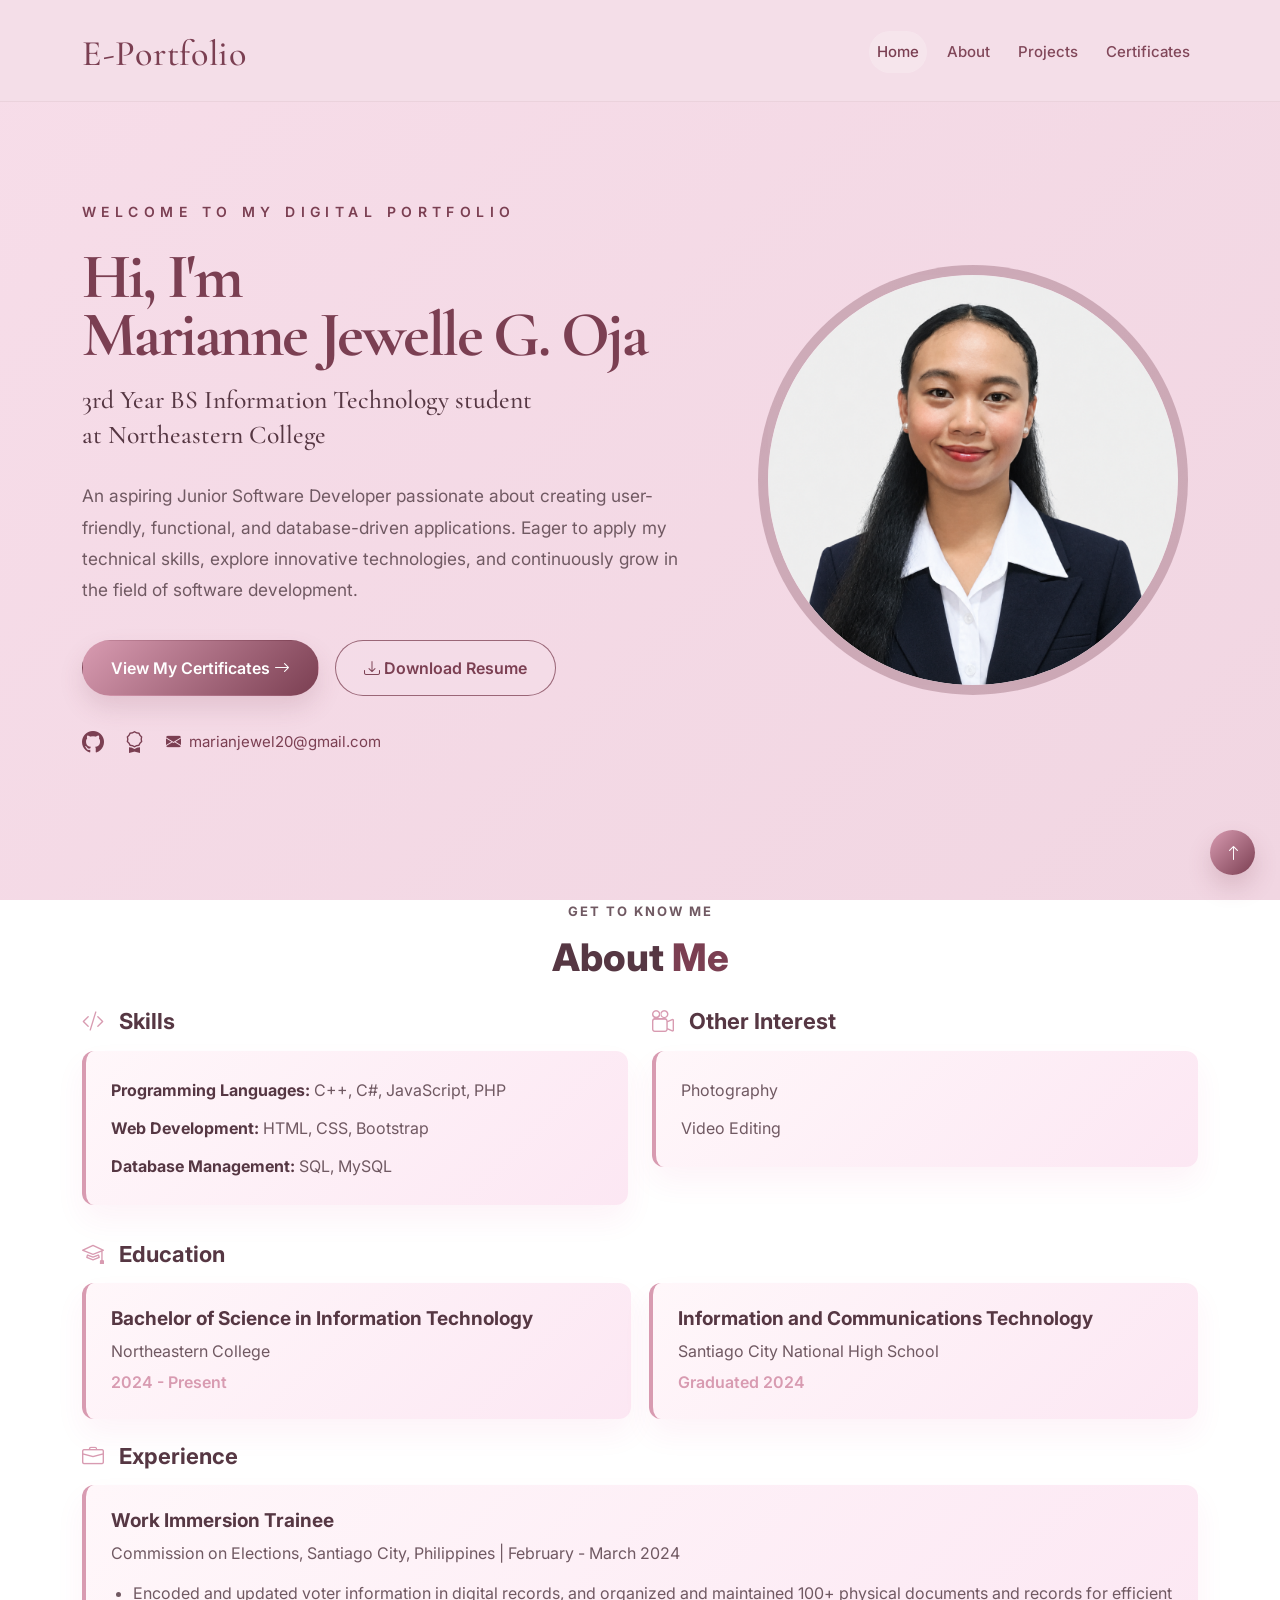
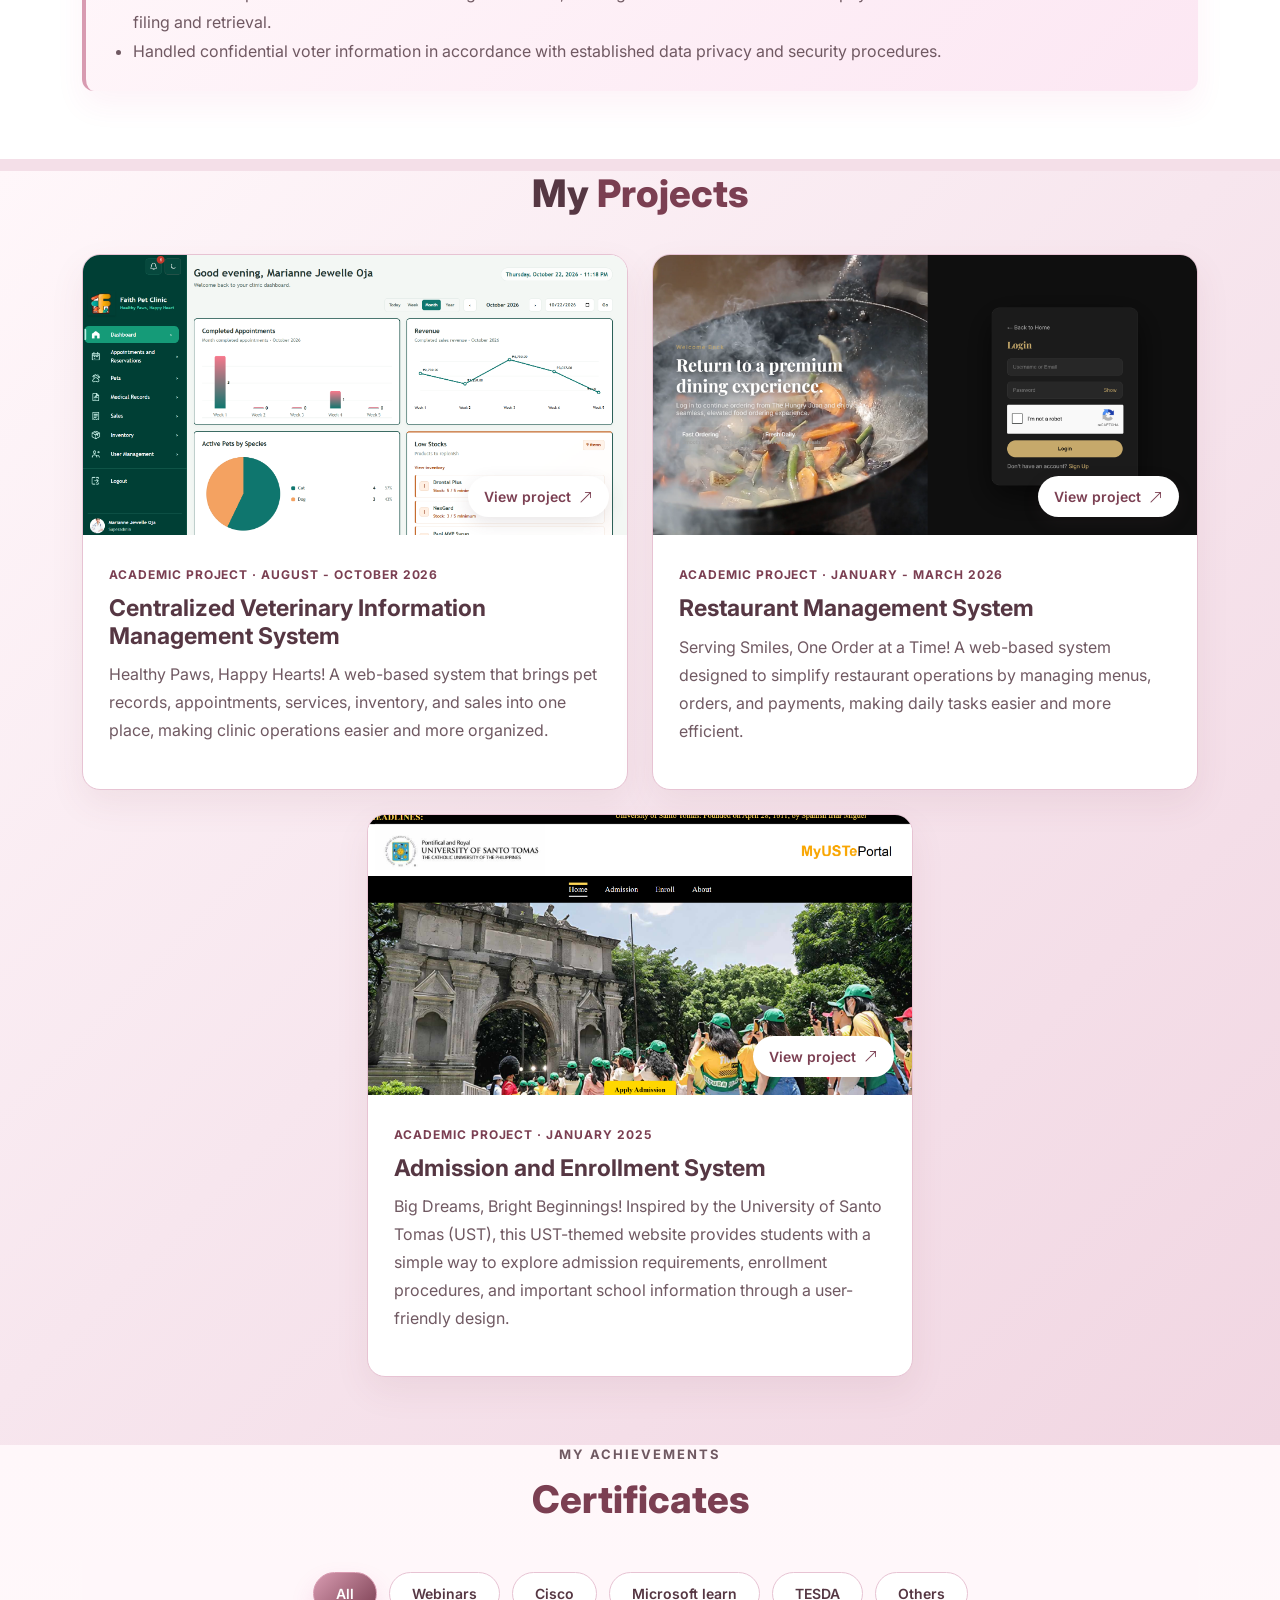
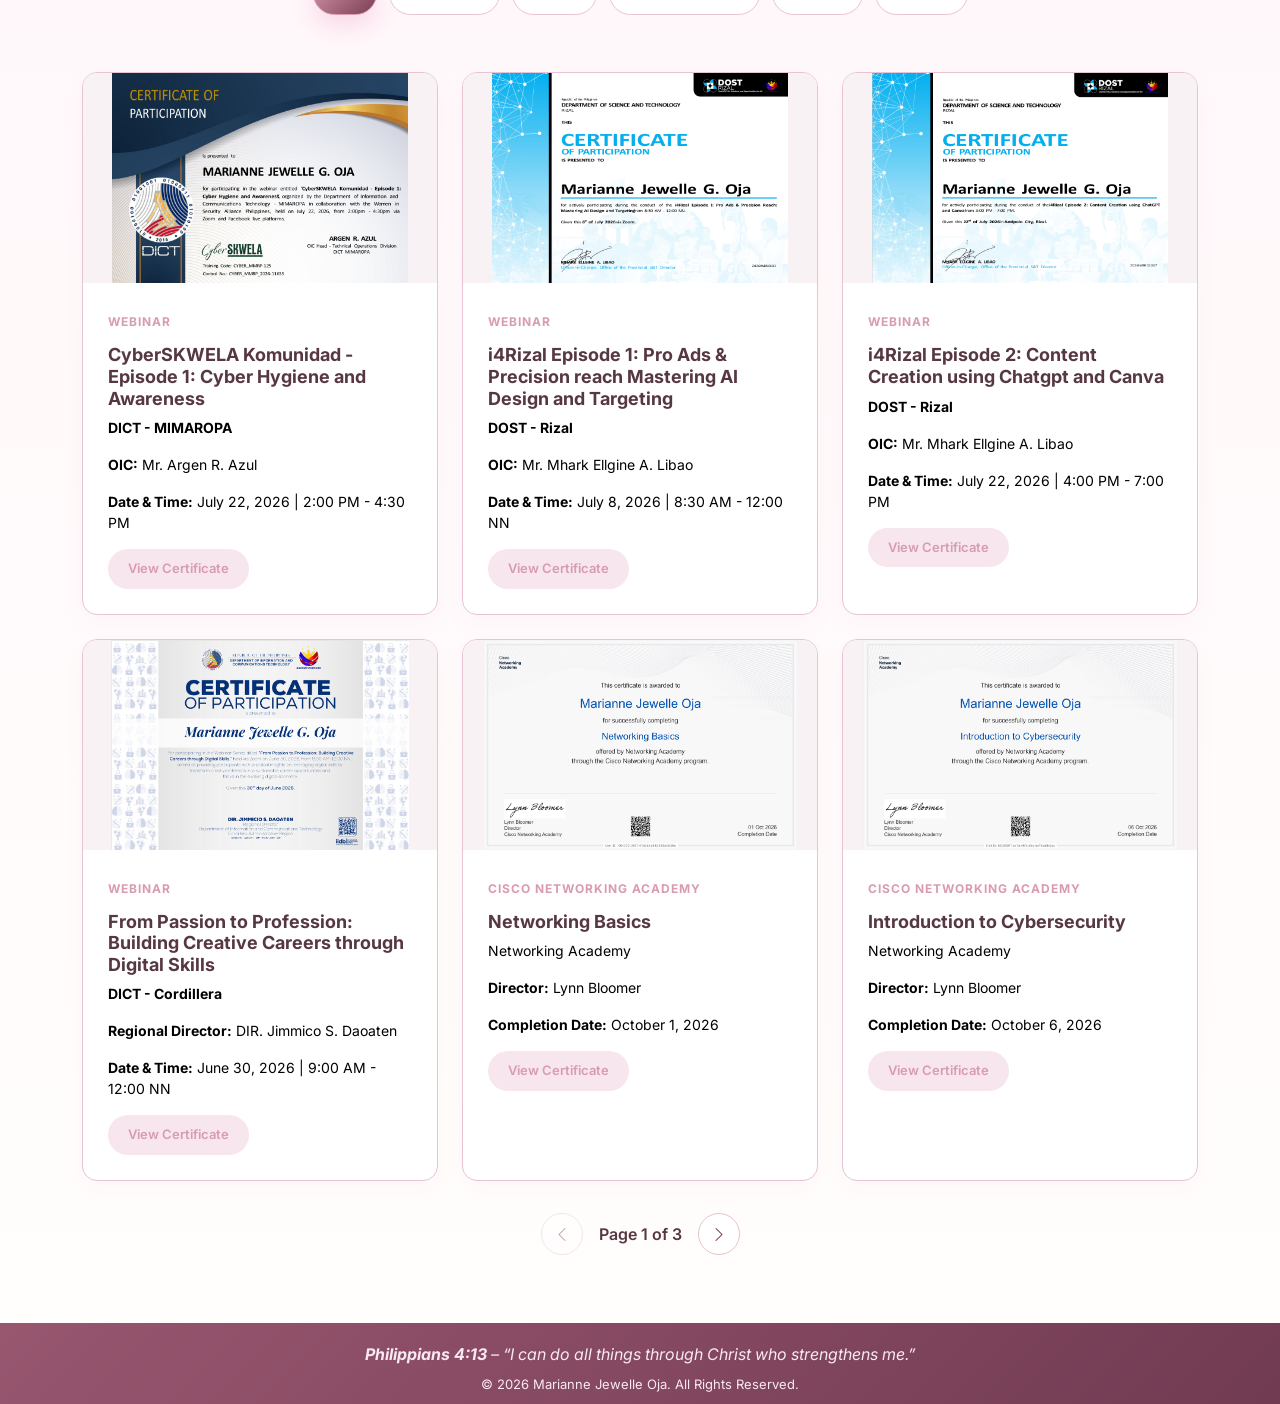
==== index.html @ 5aa819e0 "first commit" ====
<!DOCTYPE html>
<html lang="en">
<head>
    <meta charset="UTF-8">
    <meta name="viewport" content="width=device-width, initial-scale=1.0">
    <title>Oja | E-Portfolio</title>
    <link href="https://cdn.jsdelivr.net/npm/bootstrap@5.3.3/dist/css/bootstrap.min.css" rel="stylesheet">
    <link href="https://cdn.jsdelivr.net/npm/bootstrap-icons@1.11.3/font/bootstrap-icons.min.css" rel="stylesheet">
    <link rel="stylesheet" href="assets/css/index.css">
    <link rel="stylesheet" href="assets/css/navbar.css">
    <link rel="stylesheet" href="assets/css/home.css">
    <link rel="stylesheet" href="assets/css/about.css">
    <link rel="stylesheet" href="assets/css/projects.css">
    <link rel="stylesheet" href="assets/css/certificates.css">
    <link rel="stylesheet" href="assets/css/responsive.css">
</head>

<body>

    <nav class="navbar navbar-expand-lg fixed-top">

        <div class="container">

            <a class="navbar-brand" href="#home">
                <span class="brand-text">E-Portfolio</span>
            </a>

            <button class="navbar-toggler" type="button" data-bs-toggle="collapse" data-bs-target="#navbarMenu" aria-controls="navbarMenu" aria-expanded="false" aria-label="Toggle navigation">
                <span class="navbar-toggler-icon"></span>
            </button>

            <div class="collapse navbar-collapse" id="navbarMenu">
                <ul class="navbar-nav ms-auto">

                    <li class="nav-item">
                        <a class="nav-link" href="#home">Home</a>
                    </li>

                    <li class="nav-item">
                        <a class="nav-link" href="#about">About</a>
                    </li>

                    <li class="nav-item">
                        <a class="nav-link" href="#projects">Projects</a>
                    </li>

                    <li class="nav-item">
                        <a class="nav-link" href="#certificates">
                            Certificates
                        </a>
                    </li>

                </ul>
            </div>

        </div>

    </nav>


    <!-- HOME SECTION -->
    <section id="home" class="home-section">

        <div class="container">
            <div class="row align-items-center">
                <div class="col-lg-7">

                    <p class="welcome-text">
                        WELCOME TO MY DIGITAL PORTFOLIO
                    </p>

                    <h1 class="home-title">
                        Hi, I'm <br>
                        <span>Marianne Jewelle G. Oja</span>
                    </h1>

                    <h3 class="home-subtitle">
                        3rd Year BS Information Technology student <br>
                        at Northeastern College
                    </h3>

                    <p class="home-description">
                        An aspiring Junior Software Developer passionate about creating user-friendly, 
                        functional, and database-driven applications. Eager to apply my technical skills,
                        explore innovative technologies, and continuously grow in the field of software development.
                    </p>

                    <div class="home-buttons">

                        <a href="#certificates" class="btn btn-main">
                                View My Certificates
                            <i class="bi bi-arrow-right"></i>
                        </a>

                        <a href="resume/Marianne%20Jewelle%20Oja%20Resume.docx" class="btn btn-outline-main" download="Marianne Jewelle Oja Resume.docx">
                            <i class="bi bi-download" aria-hidden="true"></i>
                            Download Resume
                        </a>

                    </div>

                    <div class="home-socials">

                        <a href="https://github.com/mariannejewelle" target="_blank" rel="noopener noreferrer" aria-label="GitHub">
                            <i class="bi bi-github"></i>
                        </a>

                        <a href="https://www.credly.com/users/marianne-jewelle-oja" target="_blank" rel="noopener noreferrer" aria-label="Credly">
                            <i class="bi bi-award"></i>
                        </a>

                       <a href="mailto:marianjewel20@gmail.com" aria-label="Email Marianne Jewelle Oja">
                            <i class="bi bi-envelope-fill" aria-hidden="true"></i>
                            marianjewel20@gmail.com
                      </a>

                    </div>

                </div>

                <div class="col-lg-5 text-center">

                    <div class="profile-wrapper">

                        <img src="assets/images/profile/profile.png"
                             alt="Marianne Jewelle Oja"
                             class="profile-image">

                    </div>

                </div>

            </div>

        </div>

    </section>



    <!-- ABOUT SECTION -->
    <section id="about" class="about-section section-padding">

        <div class="container">

            <div class="section-heading">
                <p class="section-label">GET TO KNOW ME</p>
                <h2>About <span>Me</span></h2>
            </div>

            <div class="about-highlights">
                <div class="about-detail">
                    <h3 class="subsection-title">
                        <i class="bi bi-code-slash"></i>
                        Skills
                    </h3>
                    <div class="info-card skills-card">
                        <p><strong>Programming Languages:</strong> C++, C#, JavaScript, PHP</p>
                        <p><strong>Web Development:</strong> HTML, CSS, Bootstrap</p>
                        <p><strong>Database Management:</strong> SQL, MySQL</p>
                    </div>
                </div>

                <div class="about-detail">
                    <h3 class="subsection-title">
                        <i class="bi bi-camera-reels"></i>
                        Other Interest
                    </h3>
                    <div class="info-card skills-card">
                        <p>Photography</p>
                        <p>Video Editing</p>
                    </div>
                </div>
            </div>

            <div class="about-details">

                <div class="about-detail education-container">
                    <h3 class="subsection-title">
                        <i class="bi bi-mortarboard"></i>
                        Education
                    </h3>

                    <div class="education-cards">
                        <div class="education-card">
                            <h4>Bachelor of Science in Information Technology</h4>
                            <p>Northeastern College</p>
                            <span>2024 - Present</span>
                        </div>

                        <div class="education-card">
                            <h4>Information and Communications Technology</h4>
                            <p>Santiago City National High School</p>
                            <span>Graduated 2024</span>
                        </div>
                    </div>
                </div>

                <div class="about-detail">
                    <h3 class="subsection-title">
                        <i class="bi bi-briefcase"></i>
                        Experience
                    </h3>
                    <div class="education-card">
                        <h4>Work Immersion Trainee</h4>
                        <p>Commission on Elections, Santiago City, Philippines | February - March 2024</p>
                        <ul>
                            <li>Encoded and updated voter information in digital records, and organized and maintained 100+ physical documents and records for efficient filing and retrieval.</li>
                            <li>Handled confidential voter information in accordance with established data privacy and security procedures.</li>
                        </ul>
                    </div>
                </div>

            </div>

        </div>

    </section>


    <!-- PROJECTS SECTION -->
    <section id="projects" class="projects-section section-padding">

        <div class="container">

            <div class="section-heading">
                <p class="section-label"></p>
                <h2>My <span>Projects</span></h2>
            </div>

            <div class="projects-grid">
                <article class="project-card">
                    <button class="project-preview" type="button" aria-label="View Centralized Veterinary Information Management System project">
                        <span class="project-image-placeholder">
                            <i class="bi bi-images" aria-hidden="true"></i>
                        </span>
                        <span class="project-preview-action">
                            View project <i class="bi bi-arrow-up-right" aria-hidden="true"></i>
                        </span>
                    </button>

                    <div class="project-content">
                        <span class="project-type">ACADEMIC PROJECT · AUGUST - OCTOBER 2026</span>
                        <h3>Centralized Veterinary Information Management System</h3>
                        <p class="project-description">Healthy Paws, Happy Hearts! A web-based system that brings pet records, appointments, services, inventory, and sales into one place, making clinic operations easier and more organized.</p>
                    </div>
                    <template class="project-screenshots">
                        <img src="assets/images/projects/project1/project1.1.png" alt="Centralized Veterinary Information Management System">
                        <img src="assets/images/projects/project1/project1.2.png" alt="Centralized Veterinary Information Management System">
                        <img src="assets/images/projects/project1/project1.3.png" alt="Centralized Veterinary Information Management System">
                        <img src="assets/images/projects/project1/project1.4.png" alt="Centralized Veterinary Information Management System">
                    </template>
                </article>
            
                <article class="project-card">
                    <button class="project-preview" type="button" aria-label="View Restaurant Management System project">
                        <span class="project-image-placeholder">
                            <i class="bi bi-images" aria-hidden="true"></i>
                        </span>
                        <span class="project-preview-action">
                            View project <i class="bi bi-arrow-up-right" aria-hidden="true"></i>
                        </span>
                    </button>

                    <div class="project-content">
                        <span class="project-type">ACADEMIC PROJECT · JANUARY - MARCH 2026</span>
                        <h3>Restaurant Management System</h3>
                        <p class="project-description">Serving Smiles, One Order at a Time! A web-based system designed to simplify restaurant operations by managing menus, orders, and payments, making daily tasks easier and more efficient.</p>
                    </div>
                    <template class="project-screenshots">
                        <img src="assets/images/projects/project2/project2.1.png" alt="Restaurant Management System">
                        <img src="assets/images/projects/project2/project2.2.png" alt="Restaurant Management System">
                        <img src="assets/images/projects/project2/project2.3.png" alt="Restaurant Management System">
                        <img src="assets/images/projects/project2/project2.4.png" alt="Restaurant Management System">
                    </template>
                </article>

                <article class="project-card">
                    <button class="project-preview" type="button" aria-label="View Admission and Enrollment System project">
                        <span class="project-image-placeholder">
                            <i class="bi bi-images" aria-hidden="true"></i>
                        </span>
                        <span class="project-preview-action">
                            View project <i class="bi bi-arrow-up-right" aria-hidden="true"></i>
                        </span>
                    </button>

                    <div class="project-content">
                        <span class="project-type">ACADEMIC PROJECT · JANUARY 2025</span>
                        <h3>Admission and Enrollment System</h3>
                        <p class="project-description">Big Dreams, Bright Beginnings! Inspired by the University of Santo Tomas (UST), this UST-themed website provides students with a simple way to explore admission requirements, enrollment procedures, and important school information through a user-friendly design.</p>
                    </div>

                    <template class="project-screenshots">
                        <img src="assets/images/projects/project3/project3.1.png" alt="Admission and Enrollment System">
                        <img src="assets/images/projects/project3/project3.2.png" alt="Admission and Enrollment System">
                        <img src="assets/images/projects/project3/project3.3.png" alt="Admission and Enrollment System">
                    </template>
                </article>
            </div>

        </div>

    </section>

    <div class="modal fade" id="projectModal" tabindex="-1" aria-labelledby="projectModalTitle" aria-hidden="true">
        <div class="modal-dialog modal-xl modal-dialog-centered modal-dialog-scrollable">
            <div class="modal-content project-modal-content">
                <div class="modal-header">
                    <h2 class="modal-title" id="projectModalTitle"></h2>
                    <button type="button"class="btn-close" data-bs-dismiss="modal"aria-label="Close"></button>
                </div>
                <div class="modal-body">
                    <div id="projectCarousel" class="carousel slide" aria-label="Project view"></div>
                    <div class="project-modal-details">
                        <span class="project-type" id="projectModalType"></span>
                        <p id="projectModalDescription"></p>
                        <div id="projectModalDetails"></div>
                    </div>
                </div>
            </div>
        </div>
    </div>


    <!-- CERTIFICATES SECTION -->
    <section id="certificates"
             class="certificates-section section-padding">

        <div class="container">

            <div class="section-heading">
                <p class="section-label">MY ACHIEVEMENTS</p>
                <h2><span>Certificates</span></h2>
            </div>

            <div class="certificate-filters">

                <button class="filter-btn active" data-filter="all">
                    All
                </button>

                <button class="filter-btn" data-filter="webinar">
                    Webinars
                </button>

                <button class="filter-btn" data-filter="cisco">
                    Cisco
                </button>

                <button class="filter-btn" data-filter="microsoft">
                    Microsoft learn
                </button>

                <button class="filter-btn" data-filter="tesda">
                    TESDA
                </button>

                <button class="filter-btn" data-filter="others">
                    Others
                </button>

            </div>

            
            <div class="row g-4" id="certificateGallery">

                <!-- WEBINAR -->
                <div class="col-md-6 col-lg-4 certificate-item" data-category="webinar">
                    <div class="certificate-card">
                        <img src="assets/images/certificates/webinars/webinar1.png" alt="Webinar Certificate">
                        <div class="certificate-content">
                            <span>WEBINAR</span>
                            <h4>CyberSKWELA Komunidad - Episode 1: Cyber Hygiene and Awareness</h4>
                            <p><b>DICT - MIMAROPA</b></p>
                            <p><b>OIC:</b> Mr. Argen R. Azul</p>
                            <p><b>Date & Time:</b> July 22, 2026 | 2:00 PM - 4:30 PM</p>
                            <button class="view-certificate" data-image="assets/images/certificates/webinars/webinar1.png">
                                View Certificate
                            </button>
                        </div>
                    </div>
                </div>

                <div class="col-md-6 col-lg-4 certificate-item" data-category="webinar">
                    <div class="certificate-card">
                        <img src="assets/images/certificates/webinars/webinar2.png" alt="Webinar Certificate">
                        <div class="certificate-content">
                            <span>WEBINAR</span>
                            <h4>i4Rizal Episode 1: Pro Ads & Precision reach Mastering AI Design and Targeting</h4>
                            <p><b>DOST - Rizal</b></p>
                            <p><b>OIC:</b> Mr. Mhark Ellgine A. Libao</p>
                            <p><b>Date & Time:</b> July 8, 2026 | 8:30 AM - 12:00 NN</p>
                            <button class="view-certificate" data-image="assets/images/certificates/webinars/webinar2.png">
                                View Certificate
                            </button>
                        </div>
                    </div>
                </div>

                <div class="col-md-6 col-lg-4 certificate-item" data-category="webinar">
                    <div class="certificate-card">
                        <img src="assets/images/certificates/webinars/webinar3.png" alt="Webinar Certificate">
                        <div class="certificate-content">
                            <span>WEBINAR</span>
                            <h4>i4Rizal Episode 2: Content Creation using Chatgpt and Canva</h4>
                            <p><b>DOST - Rizal</b></p>
                            <p><b>OIC:</b> Mr. Mhark Ellgine A. Libao</p>
                            <p><b>Date & Time:</b> July 22, 2026 | 4:00 PM - 7:00 PM</p>
                            <button class="view-certificate" data-image="assets/images/certificates/webinars/webinar3.png">
                                View Certificate
                            </button>
                        </div>
                    </div>
                </div>

                <div class="col-md-6 col-lg-4 certificate-item" data-category="webinar">
                    <div class="certificate-card">
                        <img src="assets/images/certificates/webinars/webinar4.png" alt="Webinar Certificate">
                        <div class="certificate-content">
                            <span>WEBINAR</span>
                            <h4>From Passion to Profession: Building Creative Careers through Digital Skills</h4>
                            <p><b>DICT - Cordillera</b></p>
                            <p><b>Regional Director:</b> DIR. Jimmico S. Daoaten</p>
                            <p><b>Date & Time:</b> June 30, 2026 | 9:00 AM - 12:00 NN</p>
                            <button class="view-certificate" data-image="assets/images/certificates/webinars/webinar4.png">
                                View Certificate
                            </button>
                        </div>
                    </div>
                </div>


                <!-- CISCO -->
                <div class="col-md-6 col-lg-4 certificate-item" data-category="cisco">
                    <div class="certificate-card">
                        <img src="assets/images/certificates/cisco/cisco1.png" alt="Cisco Certificate">
                        <div class="certificate-content">
                            <span>CISCO NETWORKING ACADEMY</span>
                            <h4>Networking Basics</h4>
                            <p>Networking Academy</p>
                            <p><b>Director:</b> Lynn Bloomer</p>
                            <p><b>Completion Date:</b> October 1, 2026</p>
                            <button class="view-certificate" data-image="assets/images/certificates/cisco/cisco1.png">
                                View Certificate
                            </button>
                        </div>
                    </div>
                </div>

                <div class="col-md-6 col-lg-4 certificate-item" data-category="cisco">
                    <div class="certificate-card">
                        <img src="assets/images/certificates/cisco/cisco2.png" alt="Cisco Certificate">
                        <div class="certificate-content">
                            <span>CISCO NETWORKING ACADEMY</span>
                            <h4>Introduction to Cybersecurity</h4>
                            <p>Networking Academy</p>
                            <p><b>Director:</b> Lynn Bloomer</p>
                            <p><b>Completion Date:</b> October 6, 2026</p>
                            <button class="view-certificate" data-image="assets/images/certificates/cisco/cisco2.png">
                                View Certificate
                            </button>
                        </div>
                    </div>
                </div>


                <!-- MICROSOFT -->
                <div class="col-md-6 col-lg-4 certificate-item" data-category="microsoft">
                    <div class="certificate-card">
                        <img src="assets/images/certificates/microsoft/mslearn1.jpg" alt="Microsoft Certificate 1">
                        <div class="certificate-content">
                            <span>MICROSOFT LEARN</span>
                            <h4>Responsible AI with GitHub Copilot</h4>
                            <p>Microsoft</p>
                            <p><b>CEO:</b> Satya Narayana Nadella</p>
                            <p><b>Completion Date:</b> September 29, 2026</p>
                            <button class="view-certificate" data-image="assets/images/certificates/microsoft/mslearn1.jpg">
                                View Certificate
                            </button>
                        </div>
                    </div>
                </div>

                <div class="col-md-6 col-lg-4 certificate-item" data-category="microsoft">
                    <div class="certificate-card">
                        <img src="assets/images/certificates/microsoft/mslearn2.jpg" alt="Microsoft Certificate 2">
                        <div class="certificate-content">
                            <span>MICROSOFT LEARN</span>
                            <h4>Get Started with Microsoft Teams for Education</h4>
                            <p>Microsoft</p>
                            <p><b>CEO:</b> Satya Narayana Nadella</p>
                            <p><b>Completion Date:</b> October 1, 2026</p>
                            <button class="view-certificate" data-image="assets/images/certificates/microsoft/mslearn2.jpg">
                                View Certificate
                            </button>
                        </div>
                    </div>
                </div>

                <div class="col-md-6 col-lg-4 certificate-item" data-category="microsoft">
                    <div class="certificate-card">
                        <img src="assets/images/certificates/microsoft/mslearn3.jpg" alt="Microsoft Certificate 3">
                        <div class="certificate-content">
                            <span>MICROSOFT LEARN</span>
                            <h4>Describe Security and Compliances Concepts</h4>
                            <p>Microsoft</p>
                            <p><b>CEO:</b> Satya Narayana Nadella</p>
                            <p><b>Completion Date:</b> October 2, 2026</p>
                            <button class="view-certificate" data-image="assets/images/certificates/microsoft/mslearn3.jpg">
                                View Certificate
                            </button>
                        </div>
                    </div>
                </div>

                <div class="col-md-6 col-lg-4 certificate-item" data-category="microsoft">
                    <div class="certificate-card">
                        <img src="assets/images/certificates/microsoft/mslearn4.jpg" alt="Microsoft Certificate 4">
                        <div class="certificate-content">
                            <span>MICROSOFT LEARN</span>
                            <h4>Explore Core Data Concepts</h4>
                            <p>Microsoft</p>
                            <p><b>CEO:</b> Satya Narayana Nadella</p>
                            <p><b>Completion Date:</b> October 2, 2026</p>
                            <button class="view-certificate" data-image="assets/images/certificates/microsoft/mslearn4.jpg">
                                View Certificate
                            </button>
                        </div>
                    </div>
                </div>

                <div class="col-md-6 col-lg-4 certificate-item" data-category="microsoft">
                    <div class="certificate-card">
                        <img src="assets/images/certificates/microsoft/mslearn5.jpg" alt="Microsoft Certificate 5">
                        <div class="certificate-content">
                            <span>MICROSOFT LEARN</span>
                            <h4>Introduction to Microsoft Azure Data Core Data Concepts</h4>
                            <p>Microsoft</p>
                            <p><b>CEO:</b> Satya Narayana Nadella</p>
                            <p><b>Completion Date:</b> October 2, 2026</p>
                            <button class="view-certificate" data-image="assets/images/certificates/microsoft/mslearn5.jpg">
                                View Certificate
                            </button>
                        </div>
                    </div>
                </div>

                <div class="col-md-6 col-lg-4 certificate-item" data-category="microsoft">
                    <div class="certificate-card">
                        <img src="assets/images/certificates/microsoft/mslearn6.jpg" alt="Microsoft Certificate 6">
                        <div class="certificate-content">
                            <span>MICROSOFT LEARN</span>
                            <h4>Explore Data Roles and Services</h4>
                            <p>Microsoft</p>
                            <p><b>CEO:</b> Satya Narayana Nadella</p>
                            <p><b>Completion Date:</b> October 2, 2026</p>
                            <button class="view-certificate" data-image="assets/images/certificates/microsoft/mslearn6.jpg">
                                View Certificate
                            </button>
                        </div>
                    </div>
                </div>

                <div class="col-md-6 col-lg-4 certificate-item" data-category="microsoft">
                    <div class="certificate-card">
                        <img src="assets/images/certificates/microsoft/mslearn7.jpg" alt="Microsoft Certificate 7">
                        <div class="certificate-content">
                            <span>MICROSOFT LEARN</span>
                            <h4>Describe Cloud Computing</h4>
                            <p>Microsoft</p>
                            <p><b>CEO:</b> Satya Narayana Nadella</p>
                            <p><b>Completion Date:</b> October 12, 2026</p>
                            <button class="view-certificate" data-image="assets/images/certificates/microsoft/mslearn7.jpg">
                                View Certificate
                            </button>
                        </div>
                    </div>
                </div>

                <div class="col-md-6 col-lg-4 certificate-item" data-category="microsoft">
                    <div class="certificate-card">
                        <img src="assets/images/certificates/microsoft/mslearn8.jpg" alt="Microsoft Certificate 8">
                        <div class="certificate-content">
                            <span>MICROSOFT LEARN</span>
                            <h4>Describe the Benefits of Using Cloud Services</h4>
                            <p>Microsoft</p>
                            <p><b>CEO:</b> Satya Narayana Nadella</p>
                            <p><b>Completion Date:</b> October 12, 2026</p>
                            <button class="view-certificate" data-image="assets/images/certificates/microsoft/mslearn8.jpg">
                                View Certificate
                            </button>
                        </div>
                    </div>
                </div>


                <!-- TESDA -->
                <div class="col-md-6 col-lg-4 certificate-item" data-category="tesda">
                    <div class="certificate-card">
                        <img src="assets/images/certificates/tesda/tesda_css_nc2.png" alt="TESDA NC II Certificate">
                        <div class="certificate-content">
                            <span>TESDA</span>
                            <h4>Computer Systems Servicing NC II</h4>
                            <p><b>Director General:</b> SEC. Suharto T. Mangudadatu, Ph. D.</p>
                            <p><b>Issued on:</b> June 15, 2024</p>
                            <p><b>Valid until:</b> June 14, 2029</p>
                            <button class="view-certificate" data-image="assets/images/certificates/tesda/tesda_nc2.png">
                                View Certificate
                            </button>
                        </div>
                    </div>
                </div>


                <!-- OTHERS -->
                <div class="col-md-6 col-lg-4 certificate-item" data-category="others">
                    <div class="certificate-card">
                        <img src="assets/images/certificates/others/isse_epas.jpg" alt="Other Certificate">
                        <div class="certificate-content">
                            <span>OTHERS</span>
                            <h4>Electronic Products Assembly and Servicing</h4>
                            <p>International School of Skills and Excellence, Inc.</p>
                            <p><b>School President:</b> Aurora C. Ragasa</p>
                            <button class="view-certificate" data-image="assets/images/certificates/others/isse_epas.jpg">
                                View Certificate
                            </button>
                        </div>
                    </div>
                </div>

            </div>

            <nav class="certificate-pagination" id="certificatePagination" aria-label="Certificate pages" hidden>
                <button class="certificate-page-btn" id="certificatePrevious" type="button" aria-label="Previous certificates">
                    <i class="bi bi-chevron-left" aria-hidden="true"></i>
                </button>
                <span id="certificatePageStatus" aria-live="polite"></span>
                <button class="certificate-page-btn" id="certificateNext" type="button" aria-label="Next certificates">
                    <i class="bi bi-chevron-right" aria-hidden="true"></i>
                </button>
            </nav>

        </div>

    </section>


    <!-- CERTIFICATE PREVIEW MODAL -->
    <div class="modal fade"
         id="certificateModal"
         tabindex="-1"
         aria-labelledby="certificateModalLabel"
         aria-hidden="true">

        <div class="modal-dialog modal-lg modal-dialog-centered">

            <div class="modal-content">

                <div class="modal-header">

                    <h5 class="modal-title" id="certificateModalLabel">
                        Certificate Preview
                    </h5>

                    <button type="button"
                            class="btn-close"
                            data-bs-dismiss="modal"
                            aria-label="Close">
                    </button>

                </div>

                <div class="modal-body text-center">

                    <img id="modalCertificateImage"
                         src=""
                         alt="Certificate Preview"
                         class="img-fluid">

                </div>

            </div>

        </div>

    </div>


    <!-- FOOTER SECTION -->
    <footer class="footer">
        <div class="container text-center">
            <p class="footer-verse">
                <strong>Philippians 4:13</strong> – “I can do all things through Christ who strengthens me.”
            </p>
            <p class="copyright">
                © 2026 Marianne Jewelle Oja. All Rights Reserved.
            </p>
        </div>
    </footer>


    <!-- BACK TO TOP -->

    <a href="#home" class="back-to-top" aria-label="Back to top">
        <i class="bi bi-arrow-up"></i>
    </a>


    <!-- BOOTSTRAP JS -->
    <script src="https://cdn.jsdelivr.net/npm/bootstrap@5.3.3/dist/js/bootstrap.bundle.min.js"></script>

    <!-- CUSTOM JS -->
    <script src="assets/js/main.js"></script>

</body>
</html>
---- assets/css/index.css ----
@import url('https://fonts.googleapis.com/css2?family=Cormorant+Garamond:wght@400;500;600;700&family=Inter:wght@400;500;600;700;800&display=swap');

:root {
    --primary: #d89bb1;
    --primary-dark: #7b3f52;
    --primary-light: #f7e6ee;
    --dark: #563743;
    --text: #705962;
    --white: #ffffff;
    --background: #f4dfe8;
    --border: #e7c3d3;
    --soft-pink: #f8eaf0;
    --rose-shadow: rgba(123, 63, 82, 0.12);
}

* {
    margin: 0;
    padding: 0;
    box-sizing: border-box;
}

html {
    scroll-behavior: smooth;
    scroll-padding-top: 116px;
}

body {
    font-family: 'Inter', 'Segoe UI', sans-serif;
    background: var(--background);
    color: var(--dark);
}

a {
    text-decoration: none;
}

section {
    scroll-margin-top: 0;
}

.section-padding {
    margin-top: 0;
    padding: 0 0 68px;
}

.section-heading {
    text-align: center;
    margin-bottom: 38px;
}

.section-label {
    color: var(--primary-dark);
    font-size: 13px;
    font-weight: 700;
    letter-spacing: 2px;
    margin-bottom: 12px;
}

.section-heading h2 {
    font-size: 38px;
    font-weight: 800;
    margin-bottom: 15px;
    color: var(--dark);
}

.section-heading h2 span {
    color: var(--primary-dark);
}

.section-heading p {
    color: var(--text);
}

.btn-main {
    background: linear-gradient(135deg, var(--primary) 0%, var(--primary-dark) 100%);
    color: var(--white);
    padding: 15px 28px;
    border-radius: 30px;
    font-weight: 600;
    box-shadow: 0 12px 24px rgba(123, 63, 82, 0.15);
    transition: 0.3s;
}

.btn-main:hover {
    background: linear-gradient(135deg, var(--primary-dark) 0%, #5f2a40 100%);
    color: var(--white);
    transform: translateY(-3px);
}

.btn-outline-main {
    border: 1.5px solid rgba(123, 63, 82, 0.75);
    color: var(--primary-dark);
    background: rgba(255,255,255,0.08);
    padding: 15px 28px;
    border-radius: 30px;
    font-weight: 600;
    transition: 0.3s;
}

.btn-outline-main:hover {
    background: rgba(255,255,255,0.18);
    color: var(--primary-dark);
}

.footer {
    background: linear-gradient(135deg, #98566f 0%, #713b52 100%);
    color: white;
    padding: 20px 0 10px;
    text-align: center;
}

.footer h3 {
    font-weight: 800;
    font-size: 1.5rem;
    margin-bottom: 2px;
}

.footer h3 span {
    color: #f8dce7;
}

.footer p {
    color: #f8eaf0;
    line-height: 1.4;
    margin-bottom: 2px;
}

.footer-verse {
    margin-bottom: 10px !important;
    font-style: italic;
}

.footer-socials {
    display: flex;
    justify-content: center;
    gap: 18px;
    margin: 8px 0;
}

.footer-socials a {
    color: white;
    font-size: 19px;
    transition: 0.3s;
}

.footer-socials a:hover {
    color: #f8dce7;
}

.footer hr {
    border-color: rgba(255, 255, 255, 0.18);
    margin: 8px 0;
}

.copyright {
    font-size: 13px;
    margin-bottom: 0 !important;
}

.back-to-top {
    position: fixed;
    right: 25px;
    bottom: 25px;
    background: linear-gradient(135deg, var(--primary) 0%, var(--primary-dark) 100%);
    color: white;
    width: 45px;
    height: 45px;
    border-radius: 50%;
    display: flex;
    align-items: center;
    justify-content: center;
    box-shadow: 0 12px 25px rgba(123, 63, 82, 0.2);
    transition: 0.3s;
    z-index: 100;
}

.back-to-top:hover {
    background: linear-gradient(135deg, var(--primary-dark) 0%, #5f2a40 100%);
    color: white;
    transform: translateY(-4px);
}
---- assets/css/navbar.css ----
.navbar {
    background: rgba(255, 255, 255, 0.96);
    backdrop-filter: blur(8px);
    padding: 20px 0 18px;
    box-shadow: inset 0 -1px 0 rgba(123, 63, 82, 0.08);
    border: none;
}

.navbar.navbar-home {
    background: rgba(244, 223, 232, 0.94);
}

.navbar-brand {
    display: flex;
    align-items: center;
    gap: 14px;
    font-size: 26px;
    font-weight: 400;
    color: var(--primary-dark);
    letter-spacing: 0.03em;
    text-decoration: none;
}

.brand-text {
    font-family: 'Cormorant Garamond', serif;
    font-size: 36px;
    font-weight: 500;
    letter-spacing: 0.02em;
    color: var(--primary-dark);
    transform: translateY(2px);
}

.navbar-nav {
    gap: 12px;
}

.nav-item {
    display: flex;
    align-items: center;
}

.nav-link {
    color: var(--primary-dark);
    font-size: 15px;
    font-weight: 500;
    padding: 10px 16px;
    border-radius: 999px;
    transition: 0.3s;
    opacity: 0.95;
}

.nav-link:hover,
.nav-link.active {
    color: var(--primary-dark) !important;
    background: rgba(255,255,255,0.22);
    opacity: 1;
}

.navbar-toggler {
    border: none;
}

.navbar-toggler:focus {
    box-shadow: none;
}
---- assets/css/home.css ----
.home-section {
    min-height: 100vh;
    display: flex;
    align-items: center;
    background: linear-gradient(135deg, #f7dde9 0%, #f1d6e2 100%);
    padding: 120px 0 60px;
}

.welcome-text {
    color: var(--primary-dark);
    font-size: 14px;
    font-weight: 600;
    letter-spacing: 0.34rem;
    text-transform: uppercase;
    margin-bottom: 26px;
}

.home-title {
    font-size: clamp(4rem, 5vw, 7.2rem);
    font-weight: 700;
    line-height: 0.9;
    margin-bottom: 20px;
    color: var(--primary-dark);
    font-family: 'Cormorant Garamond', serif;
    letter-spacing: -0.04em;
}

.home-title span {
    color: var(--primary-dark);
    display: block;
}

.home-subtitle {
    font-size: clamp(1.2rem, 2vw, 2.1rem);
    font-weight: 500;
    margin-bottom: 28px;
    color: var(--dark);
    line-height: 1.35;
    font-family: 'Cormorant Garamond', serif;
}

.home-description {
    color: var(--text);
    font-size: 1.08rem;
    line-height: 1.8;
    max-width: 610px;
    margin-bottom: 35px;
}

.home-buttons {
    display: flex;
    gap: 16px;
    flex-wrap: wrap;
    margin-bottom: 18px;
}

.home-socials {
    display: flex;
    gap: 20px;
    margin-top: 30px;
}

.home-socials a {
    color: var(--primary-dark);
    font-size: 22px;
    transition: 0.3s;
}

.home-socials a[href^="mailto:"] {
    display: inline-flex;
    align-items: center;
    gap: 8px;
    font-size: 15px;
}

.home-socials a:hover {
    transform: translateY(-4px);
    color: var(--dark);
}

.profile-wrapper {
    width: min(34vw, 430px);
    aspect-ratio: 1;
    min-width: 280px;
    max-width: 100%;
    box-sizing: border-box;
    background: linear-gradient(135deg, rgba(255,255,255,0.16) 0%, rgba(255,255,255,0.06) 100%);
    border: 10px solid rgba(123, 63, 82, 0.32);
    border-radius: 50%;
    display: flex;
    flex: 0 1 430px;
    justify-content: center;
    align-items: center;
    margin: auto;
    position: relative;
    overflow: hidden;
}

.profile-image {
    width: 100%;
    aspect-ratio: 1;
    object-fit: cover;
    object-position: center;
    border-radius: 50%;
    position: relative;
    z-index: 1;
    flex: none;
}

@media (max-width: 991.98px) {
    .home-section {
        padding-top: 150px;
    }

    .profile-wrapper {
        margin-top: 40px;
        width: min(54vw, 390px);
        flex-basis: min(54vw, 390px);
    }
}

@media (max-width: 575.98px) {
    .home-title {
        font-size: 4.1rem;
    }

    .home-description {
        font-size: 1rem;
    }

    .profile-wrapper {
        width: min(78vw, 320px);
        min-width: 0;
        flex-basis: min(78vw, 320px);
    }
}
---- assets/css/about.css ----
.about-section.section-padding {
    background: white;
    margin-top: 0;
    padding-top: 0;
}

.about-section .section-heading {
    margin-bottom: 28px;
}

.about-section .row.g-5 {
    --bs-gutter-x: 2rem;
    --bs-gutter-y: 2rem;
}

.about-section h3 {
    font-weight: 700;
    margin-bottom: 16px;
    color: var(--dark);
}

.about-section p {
    color: var(--text);
    line-height: 1.75;
    margin-bottom: 12px;
}

.about-section {
    background: #fff;
}

.about-intro {
    max-width: 850px;
    margin: 0 auto;
    color: var(--text);
    font-size: 1.08rem;
    line-height: 1.8;
}

.about-intro p + p {
    margin-top: 16px;
}

.info-card {
    background: linear-gradient(135deg, #fff7fa 0%, #fcecf4 100%);
    padding: 28px;
    border-radius: 20px;
    border: 1px solid var(--border);
    box-shadow: 0 18px 40px rgba(214, 51, 132, 0.05);
}

.info-card h4 {
    font-weight: 700;
    margin-bottom: 18px;
    color: var(--primary);
}

.info-card p {
    margin-bottom: 10px;
}

.info-card strong {
    color: var(--dark);
}

.education-container {
    margin-top: 0;
}

.education-cards {
    display: grid;
    grid-template-columns: repeat(2, minmax(0, 1fr));
    gap: 18px;
}

.subsection-title {
    font-size: 26px;
    font-weight: 700;
    margin-bottom: 18px;
    color: var(--dark);
}

.subsection-title i {
    color: var(--primary);
    margin-right: 10px;
}

.education-card {
    padding: 30px;
    border-left: 4px solid var(--primary);
    background: linear-gradient(135deg, #fff7fa 0%, #fce7f3 100%);
    border-radius: 12px;
    box-shadow: 0 15px 30px rgba(214, 51, 132, 0.06);
}

.education-card h4 {
    font-size: 19px;
    font-weight: 700;
    color: var(--dark);
    margin-bottom: 6px;
}

.education-card p {
    margin-bottom: 5px;
}

.education-card ul {
    color: var(--text);
    line-height: 1.8;
    padding-left: 22px;
    margin: 12px 0 0;
}

.education-card span {
    color: var(--primary);
    font-weight: 600;
}

.about-details {
    display: grid;
    grid-template-columns: minmax(0, 1fr);
    gap: 24px;
    margin-top: 36px;
}

.about-highlights {
    display: grid;
    grid-template-columns: repeat(2, minmax(0, 1fr));
    gap: 24px;
}

.about-detail .subsection-title {
    font-size: 22px;
    margin-bottom: 16px;
}

.about-detail {
    min-width: 0;
}

.about-detail > p {
    margin-bottom: 0;
}

.about-detail .education-card,
.about-detail .info-card {
    padding: 25px;
}

.about-detail .skills-card {
    border: 0;
    border-left: 4px solid var(--primary);
    border-radius: 12px;
    background: linear-gradient(135deg, #fff7fa 0%, #fce7f3 100%);
    box-shadow: 0 15px 30px rgba(214, 51, 132, 0.06);
}

.skills-card p:last-child {
    margin-bottom: 0;
}

.qualification-list {
    color: var(--text);
    line-height: 1.8;
    padding-left: 22px;
    margin-bottom: 0;
}

.resume-actions {
    display: flex;
    flex-wrap: wrap;
    justify-content: center;
    gap: 16px;
    margin-top: 32px;
}

.resume-actions .btn {
    display: inline-flex;
    align-items: center;
    justify-content: center;
    gap: 9px;
}

@media (max-width: 767px) {
    .about-highlights {
        grid-template-columns: 1fr;
        gap: 24px;
    }

    .education-cards {
        grid-template-columns: 1fr;
        gap: 14px;
    }

}
---- assets/css/projects.css ----
.projects-section {
    background: linear-gradient(135deg, #fff7fa 0%, #f7e6ee 48%, #f1d6e2 100%);
}

.projects-grid {
    display: grid;
    grid-template-columns: repeat(2, minmax(0, 1fr));
    gap: 24px;
}

.project-card {
    height: 100%;
    overflow: hidden;
    background: #fff;
    border: 1px solid var(--border);
    border-radius: 18px;
    box-shadow: 0 14px 35px rgba(123, 63, 82, 0.08);
    transition: transform 0.3s, box-shadow 0.3s;
}

.project-card:nth-child(3) {
    grid-column: 1 / -1;
    width: calc((100% - 24px) / 2);
    justify-self: center;
}

.project-card .project-preview-image {
    display: block;
    width: 100%;
    height: 280px;
    object-fit: cover;
    background: #f8f2f5;
}

.project-card:hover {
    transform: translateY(-5px);
    box-shadow: 0 20px 42px rgba(123, 63, 82, 0.14);
}

.project-preview {
    position: relative;
    display: block;
    width: 100%;
    padding: 0;
    overflow: hidden;
    border: 0;
    background: none;
    text-align: left;
    cursor: pointer;
}

.project-image-placeholder {
    display: flex;
    min-height: 280px;
    flex-direction: column;
    align-items: center;
    justify-content: center;
    gap: 12px;
    padding: 24px;
    color: var(--primary-dark);
    background: linear-gradient(135deg, #f8eaf0 0%, #f1d6e2 100%);
    text-align: center;
}

.project-image-placeholder > i {
    font-size: 52px;
}

.project-image-placeholder > span {
    font-size: 15px;
    font-weight: 600;
}

.project-preview-action {
    position: absolute;
    right: 18px;
    bottom: 18px;
    display: inline-flex;
    align-items: center;
    gap: 8px;
    padding: 10px 16px;
    border-radius: 24px;
    background: #fff;
    color: var(--primary-dark);
    font-size: 14px;
    font-weight: 600;
    box-shadow: 0 6px 18px rgba(86, 55, 67, 0.12);
}

.project-preview:focus-visible {
    outline: 3px solid var(--primary-dark);
    outline-offset: 3px;
}

.project-content {
    padding: 26px;
}

.project-type {
    color: var(--primary-dark);
    font-size: 12px;
    font-weight: 700;
    letter-spacing: 0.08em;
}

.project-content h3 {
    margin: 10px 0;
    color: var(--dark);
    font-size: 23px;
    font-weight: 700;
}

.project-content p,
.project-content ul,
.project-modal-details p,
.project-modal-details ul {
    color: var(--text);
    line-height: 1.75;
}

.project-content p {
    margin-bottom: 18px;
}

.project-content h4,
.project-modal-details h4 {
    margin-bottom: 10px;
    color: var(--dark);
    font-size: 17px;
    font-weight: 700;
}

.project-content ul,
.project-modal-details ul {
    padding-left: 22px;
    margin-bottom: 20px;
}

.project-modal-content {
    overflow: hidden;
}

.project-modal-content .modal-title {
    color: var(--dark);
    font-size: 21px;
    font-weight: 700;
}

.project-modal-content .carousel {
    overflow: hidden;
    border-radius: 12px;
    background: #f8f2f5;
}

.project-slide-placeholder {
    height: clamp(280px, 55vh, 560px);
    min-height: 0;
}

.project-slide-image {
    display: block;
    width: 100%;
    height: clamp(280px, 55vh, 560px);
    object-fit: contain;
    background: #f8f2f5;
}

.project-slide-placeholder > i {
    font-size: 64px;
}

.project-modal-content .carousel-indicators [data-bs-target] {
    background-color: var(--primary-dark);
}

.project-modal-content .carousel-control-prev-icon,
.project-modal-content .carousel-control-next-icon {
    padding: 20px;
    border-radius: 50%;
    background-color: rgba(86, 55, 67, 0.72);
    background-size: 55%;
}

.project-modal-details {
    max-width: 800px;
    margin: 28px auto 4px;
}

.project-modal-details .project-details h4 {
    margin-top: 20px;
}

.project-modal-details p {
    margin-bottom: 12px;
}

@media (max-width: 575.98px) {
    .projects-grid {
        grid-template-columns: 1fr;
    }

    .project-card:nth-child(3) {
        grid-column: auto;
        width: 100%;
    }

    .project-image-placeholder {
        min-height: 220px;
    }

    .project-slide-placeholder {
        height: 42vh;
        min-height: 240px;
    }

    .project-slide-image {
        height: 42vh;
        min-height: 240px;
    }

    .project-content {
        padding: 22px;
    }

    .project-card .project-preview-image {
        height: 220px;
    }
}
---- assets/css/certificates.css ----
.certificates-section {
    background: linear-gradient(180deg, #fff7fa 0%, #fffefc 100%);
}

.certificate-filters {
    position: sticky;
    top: var(--navbar-height, 102px);
    z-index: 20;
    display: flex;
    justify-content: center;
    gap: 12px;
    flex-wrap: wrap;
    margin-bottom: 45px;
    padding: 12px 0;
    background: #fff7fa;
}

.filter-btn {
    border: 1px solid var(--border);
    background: white;
    padding: 10px 22px;
    border-radius: 25px;
    font-size: 14px;
    font-weight: 600;
    cursor: pointer;
    transition: 0.3s;
    color: var(--dark);
}

.filter-btn:hover,
.filter-btn.active {
    background: linear-gradient(135deg, var(--primary) 0%, var(--primary-dark) 100%);
    color: white;
    border-color: var(--primary);
    box-shadow: 0 12px 25px rgba(214, 51, 132, 0.15);
}

.certificate-pagination {
    display: flex;
    align-items: center;
    justify-content: center;
    gap: 16px;
    margin-top: 32px;
    color: var(--dark);
    font-weight: 600;
}

.certificate-pagination[hidden] {
    display: none;
}

.certificate-page-btn {
    display: inline-flex;
    width: 42px;
    height: 42px;
    align-items: center;
    justify-content: center;
    border: 1px solid var(--border);
    border-radius: 50%;
    background: #fff;
    color: var(--primary-dark);
    cursor: pointer;
    transition: 0.3s;
}

.certificate-page-btn:hover:not(:disabled) {
    border-color: var(--primary);
    background: var(--primary);
    color: #fff;
}

.certificate-page-btn:disabled {
    cursor: not-allowed;
    opacity: 0.45;
}

.certificate-card {
    background: white;
    border-radius: 15px;
    overflow: hidden;
    border: 1px solid var(--border);
    height: 100%;
    transition: 0.3s;
    box-shadow: 0 10px 24px rgba(214, 51, 132, 0.03);
}

.certificate-card:hover {
    transform: translateY(-6px);
    box-shadow: 0 16px 35px rgba(214, 51, 132, 0.08);
}

.certificate-card img {
    width: 100%;
    height: 210px;
    object-fit: contain;
    background: #f8f2f5;
}

.certificate-content {
    padding: 25px;
}

.certificate-content span {
    color: var(--primary);
    font-size: 12px;
    font-weight: 700;
    letter-spacing: 1px;
}

.certificate-content h4 {
    font-size: 18px;
    font-weight: 700;
    margin: 12px 0 8px;
    color: var(--dark);
}

.certificate-content p {
    margin: 0 0 16px;
    color: #000;
    font-size: 14px;
    line-height: 1.5;
}

.view-certificate {
    border: none;
    background: var(--primary-light);
    color: var(--primary);
    padding: 10px 20px;
    border-radius: 25px;
    font-size: 13px;
    font-weight: 600;
    cursor: pointer;
    transition: 0.3s;
}

.view-certificate:hover {
    background: var(--primary);
    color: white;
}

.modal-content {
    border: none;
    border-radius: 15px;
}

.modal-body img {
    max-height: 75vh;
    object-fit: contain;
}
---- assets/css/responsive.css ----
@media (max-width: 991px) {

    .navbar-nav {
        padding-top: 20px;
        gap: 8px;
    }

    .home-section {
        text-align: center;
        padding-top: 140px;
    }

    .home-title {
        font-size: 50px;
    }

    .home-description {
        margin-left: auto;
        margin-right: auto;
    }

    .home-buttons,
    .home-socials {
        justify-content: center;
    }

    .profile-wrapper {
        margin-top: 60px;
    }

    .section-padding {
        padding: 0 0 56px;
    }

}

@media (max-width: 576px) {

    .home-title {
        font-size: 38px;
    }

    .home-subtitle {
        font-size: 18px;
    }

    .home-description {
        font-size: 14px;
    }

    .section-heading h2 {
        font-size: 30px;
    }

    .section-padding {
        padding: 0 0 48px;
    }

    .experience-card {
        flex-direction: column;
        padding: 25px;
    }

    .contact-box {
        padding: 40px 20px;
    }

    .certificate-card img {
        height: 180px;
    }

}
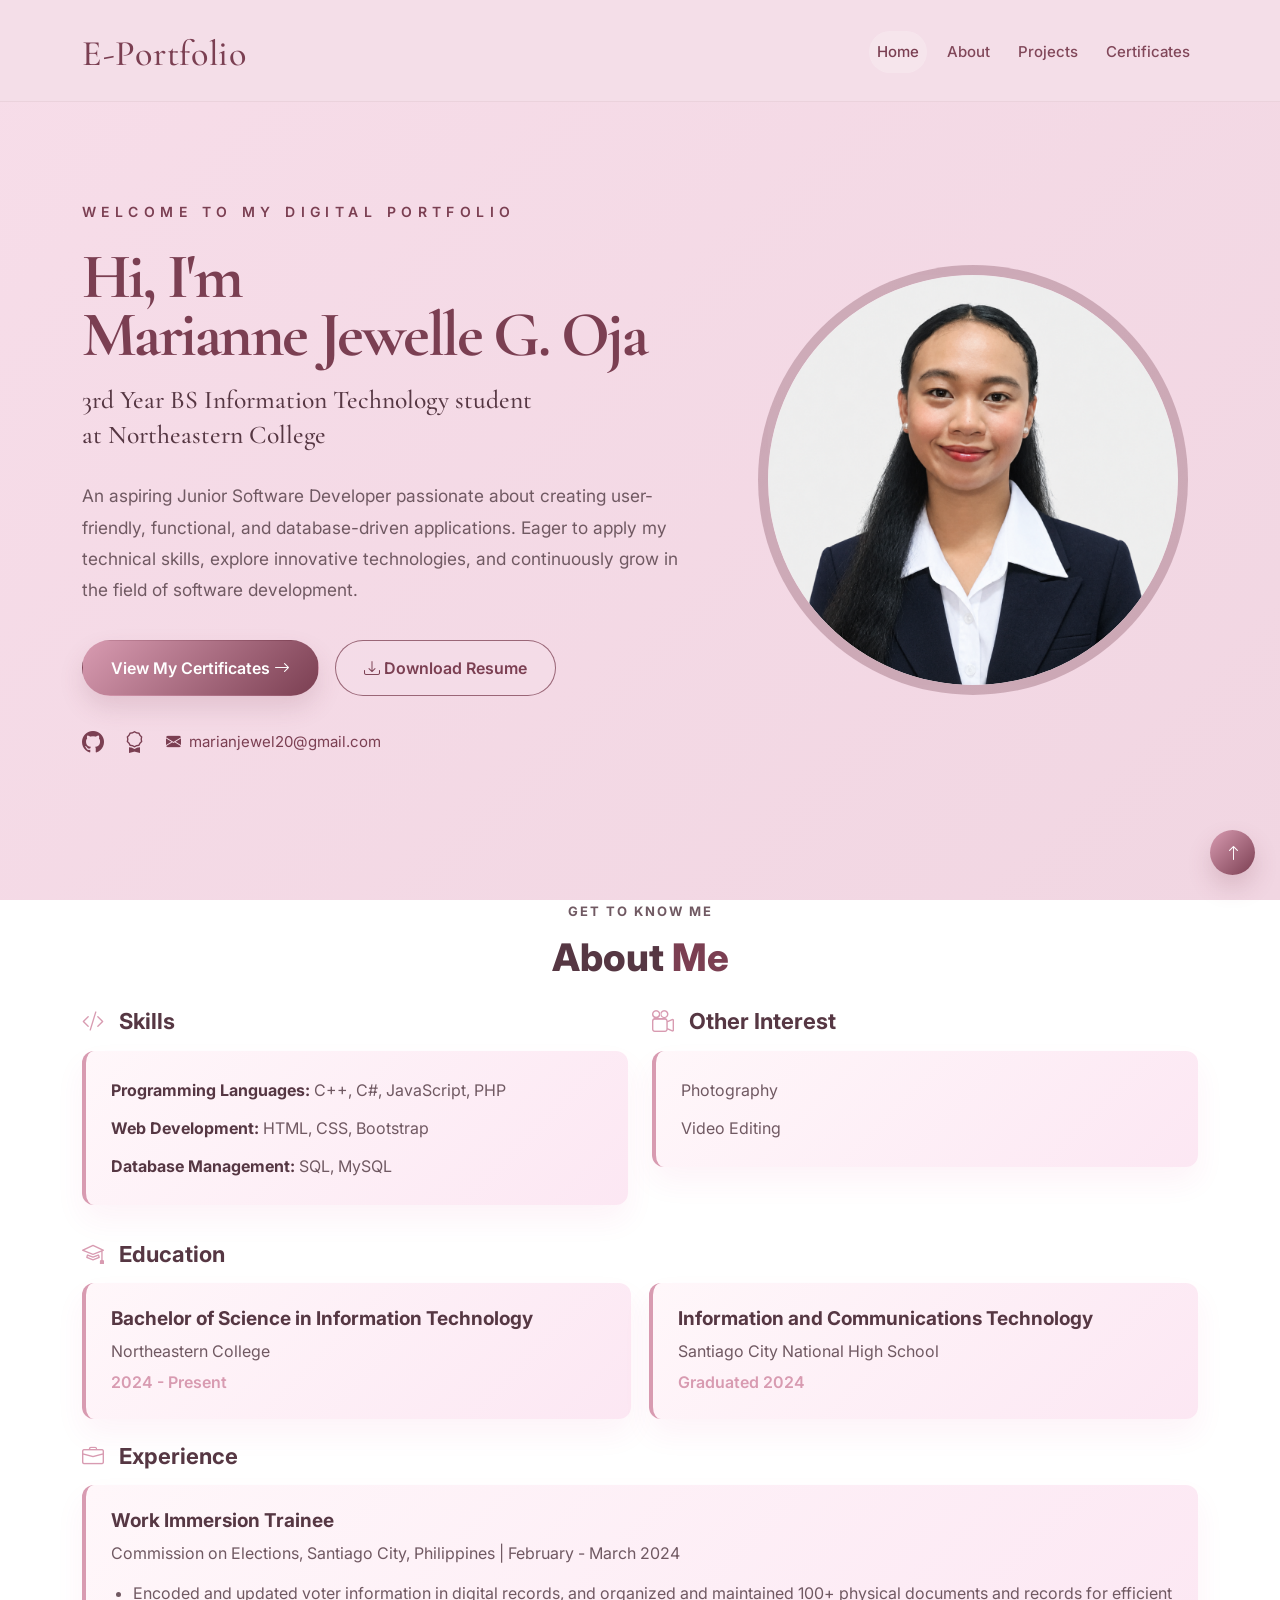
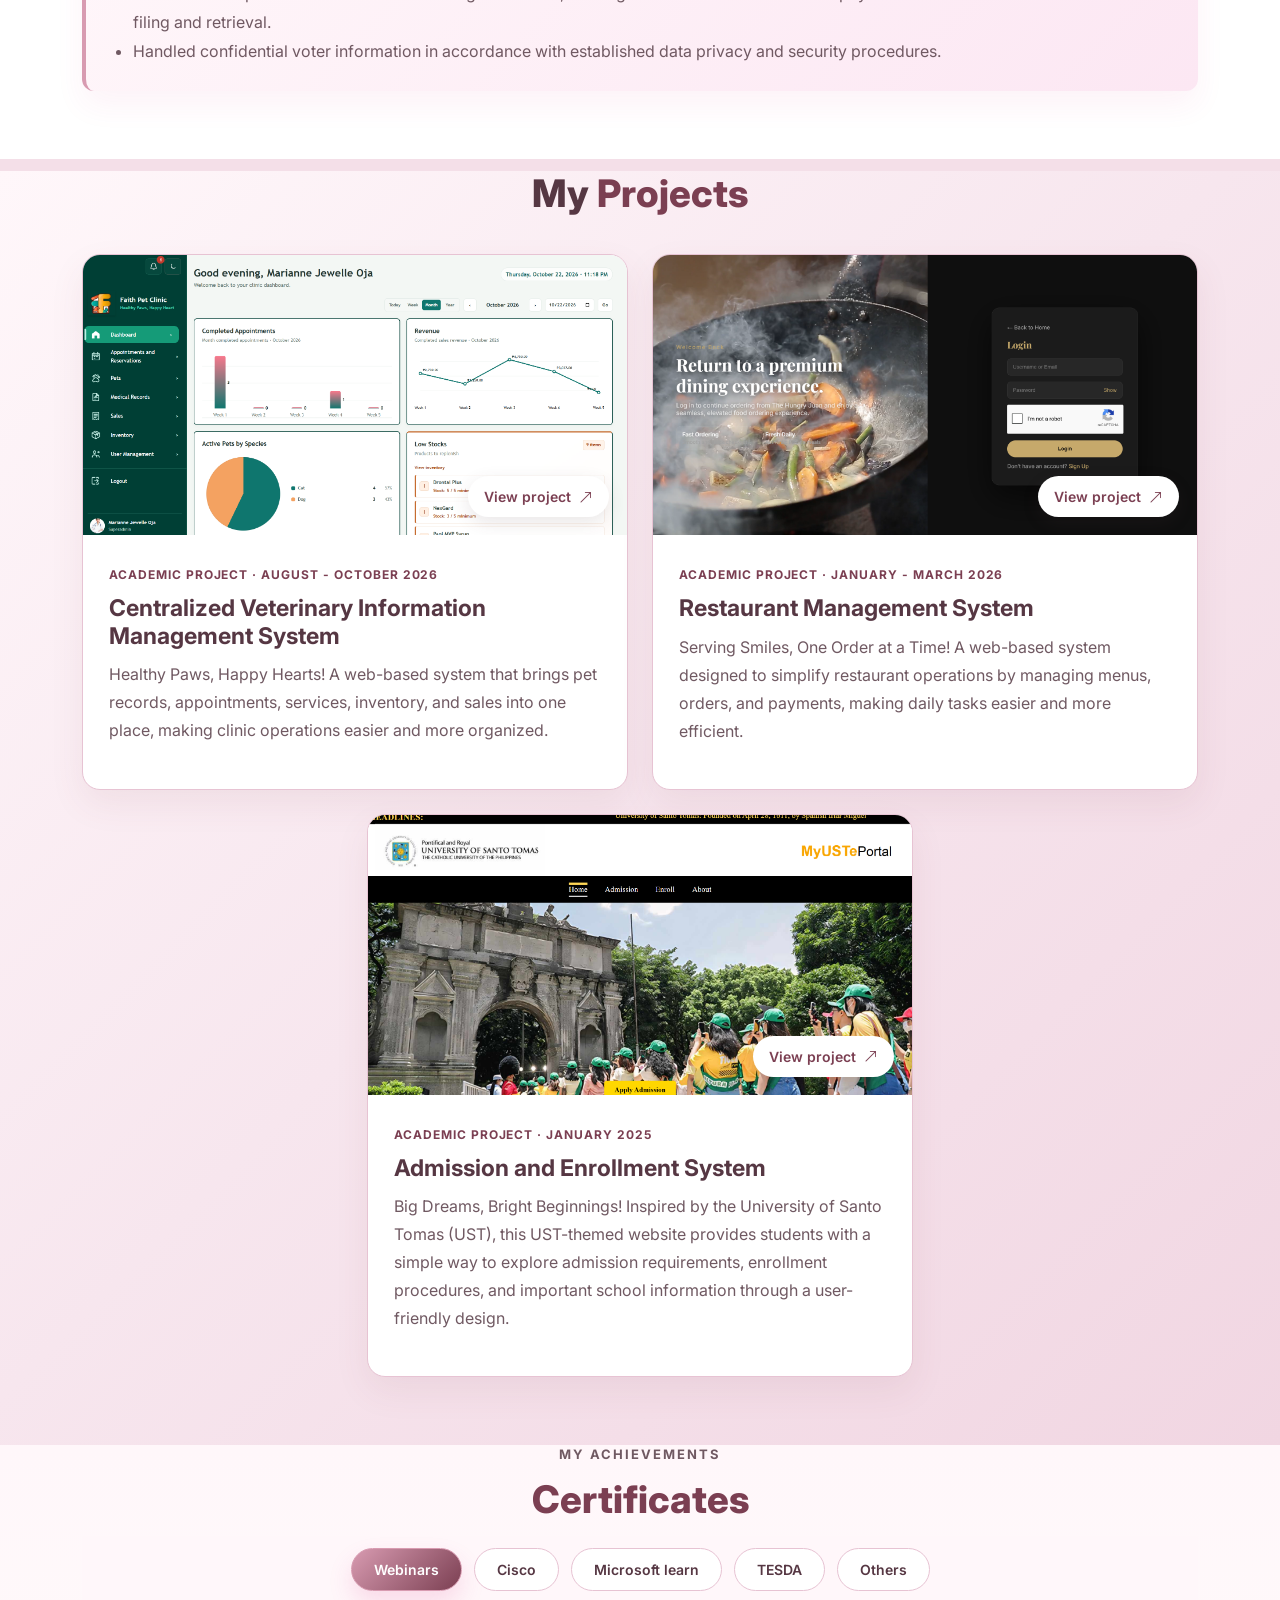
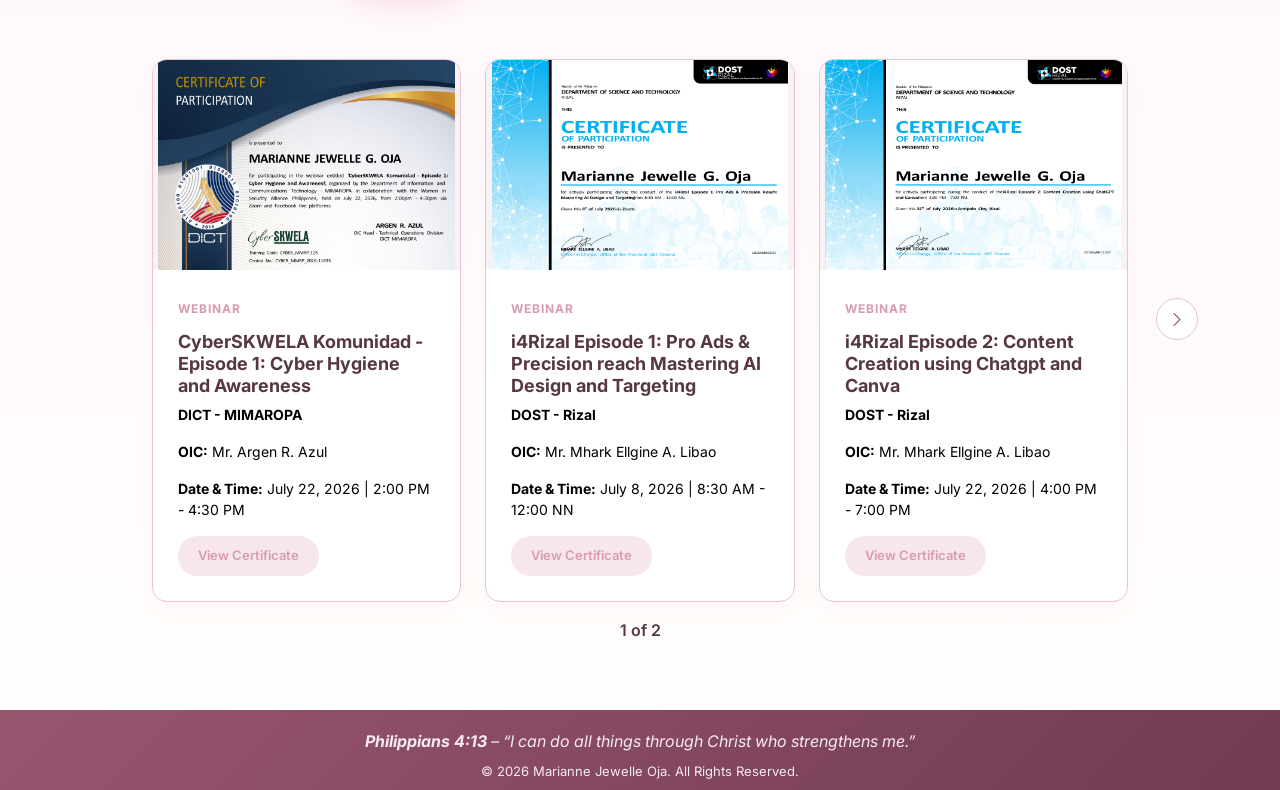
==== commit 80d456bd: "some changes" ====
--- a/index.html
+++ b/index.html
@@ -335,12 +335,7 @@
             </div>
 
             <div class="certificate-filters">
-
-                <button class="filter-btn active" data-filter="all">
-                    All
-                </button>
-
-                <button class="filter-btn" data-filter="webinar">
+                <button class="filter-btn active" data-filter="webinar">
                     Webinars
                 </button>
 
@@ -362,8 +357,12 @@
 
             </div>
 
-            
-            <div class="row g-4" id="certificateGallery">
+            <div class="certificate-carousel" id="certificatePagination">
+                <button class="certificate-page-btn certificate-previous" id="certificatePrevious" type="button" aria-label="Previous certificates">
+                    <i class="bi bi-chevron-left" aria-hidden="true"></i>
+                </button>
+
+                <div class="row g-4" id="certificateGallery">
 
                 <!-- WEBINAR -->
                 <div class="col-md-6 col-lg-4 certificate-item" data-category="webinar">
@@ -629,17 +628,13 @@
                     </div>
                 </div>
 
-            </div>
-
-            <nav class="certificate-pagination" id="certificatePagination" aria-label="Certificate pages" hidden>
-                <button class="certificate-page-btn" id="certificatePrevious" type="button" aria-label="Previous certificates">
-                    <i class="bi bi-chevron-left" aria-hidden="true"></i>
-                </button>
-                <span id="certificatePageStatus" aria-live="polite"></span>
+                </div>
+
                 <button class="certificate-page-btn" id="certificateNext" type="button" aria-label="Next certificates">
                     <i class="bi bi-chevron-right" aria-hidden="true"></i>
                 </button>
-            </nav>
+                <span class="certificate-page-status" id="certificatePageStatus" aria-live="polite"></span>
+            </div>
 
         </div>
 
--- a/assets/css/certificates.css
+++ b/assets/css/certificates.css
@@ -1,5 +1,9 @@
 .certificates-section {
     background: linear-gradient(180deg, #fff7fa 0%, #fffefc 100%);
+}
+
+.certificates-section .section-heading {
+    margin-bottom: 26px;
 }
 
 .certificate-filters {
@@ -10,7 +14,8 @@
     justify-content: center;
     gap: 12px;
     flex-wrap: wrap;
-    margin-bottom: 45px;
+    margin-top: -12px;
+    margin-bottom: 20px;
     padding: 12px 0;
     background: #fff7fa;
 }
@@ -35,18 +40,46 @@
     box-shadow: 0 12px 25px rgba(214, 51, 132, 0.15);
 }
 
-.certificate-pagination {
-    display: flex;
+.certificate-carousel {
+    display: grid;
+    grid-template-columns: 42px minmax(0, 1fr) 42px;
     align-items: center;
-    justify-content: center;
-    gap: 16px;
+    column-gap: 16px;
     margin-top: 32px;
+}
+
+.certificate-carousel.single-page {
+    grid-template-columns: minmax(0, 1fr);
+}
+
+.certificate-page-status {
+    grid-column: 1 / -1;
+    justify-self: center;
+    margin-top: 16px;
     color: var(--dark);
     font-weight: 600;
 }
 
-.certificate-pagination[hidden] {
+.certificate-page-status[hidden] {
     display: none;
+}
+
+.certificate-previous {
+    grid-column: 1;
+}
+
+#certificateGallery {
+    grid-column: 2;
+    width: 100%;
+    margin: 0;
+}
+
+.certificate-carousel.single-page #certificateGallery {
+    grid-column: 1;
+}
+
+#certificateNext {
+    grid-column: 3;
 }
 
 .certificate-page-btn {
@@ -63,6 +96,10 @@
     transition: 0.3s;
 }
 
+.certificate-page-btn[hidden] {
+    display: none;
+}
+
 .certificate-page-btn:hover:not(:disabled) {
     border-color: var(--primary);
     background: var(--primary);
@@ -146,4 +183,31 @@
 .modal-body img {
     max-height: 75vh;
     object-fit: contain;
-}+}
+
+@media (max-width: 767px) {
+    .certificate-carousel {
+        grid-template-columns: 36px minmax(0, 1fr) 36px;
+    }
+
+    #certificateGallery {
+        grid-row: 1;
+    }
+
+    .certificate-previous,
+    #certificateNext {
+        grid-row: 1;
+    }
+
+    .certificate-previous {
+        justify-self: start;
+    }
+
+    #certificateNext {
+        justify-self: end;
+    }
+
+    .certificate-page-status {
+        grid-row: 2;
+    }
+}
